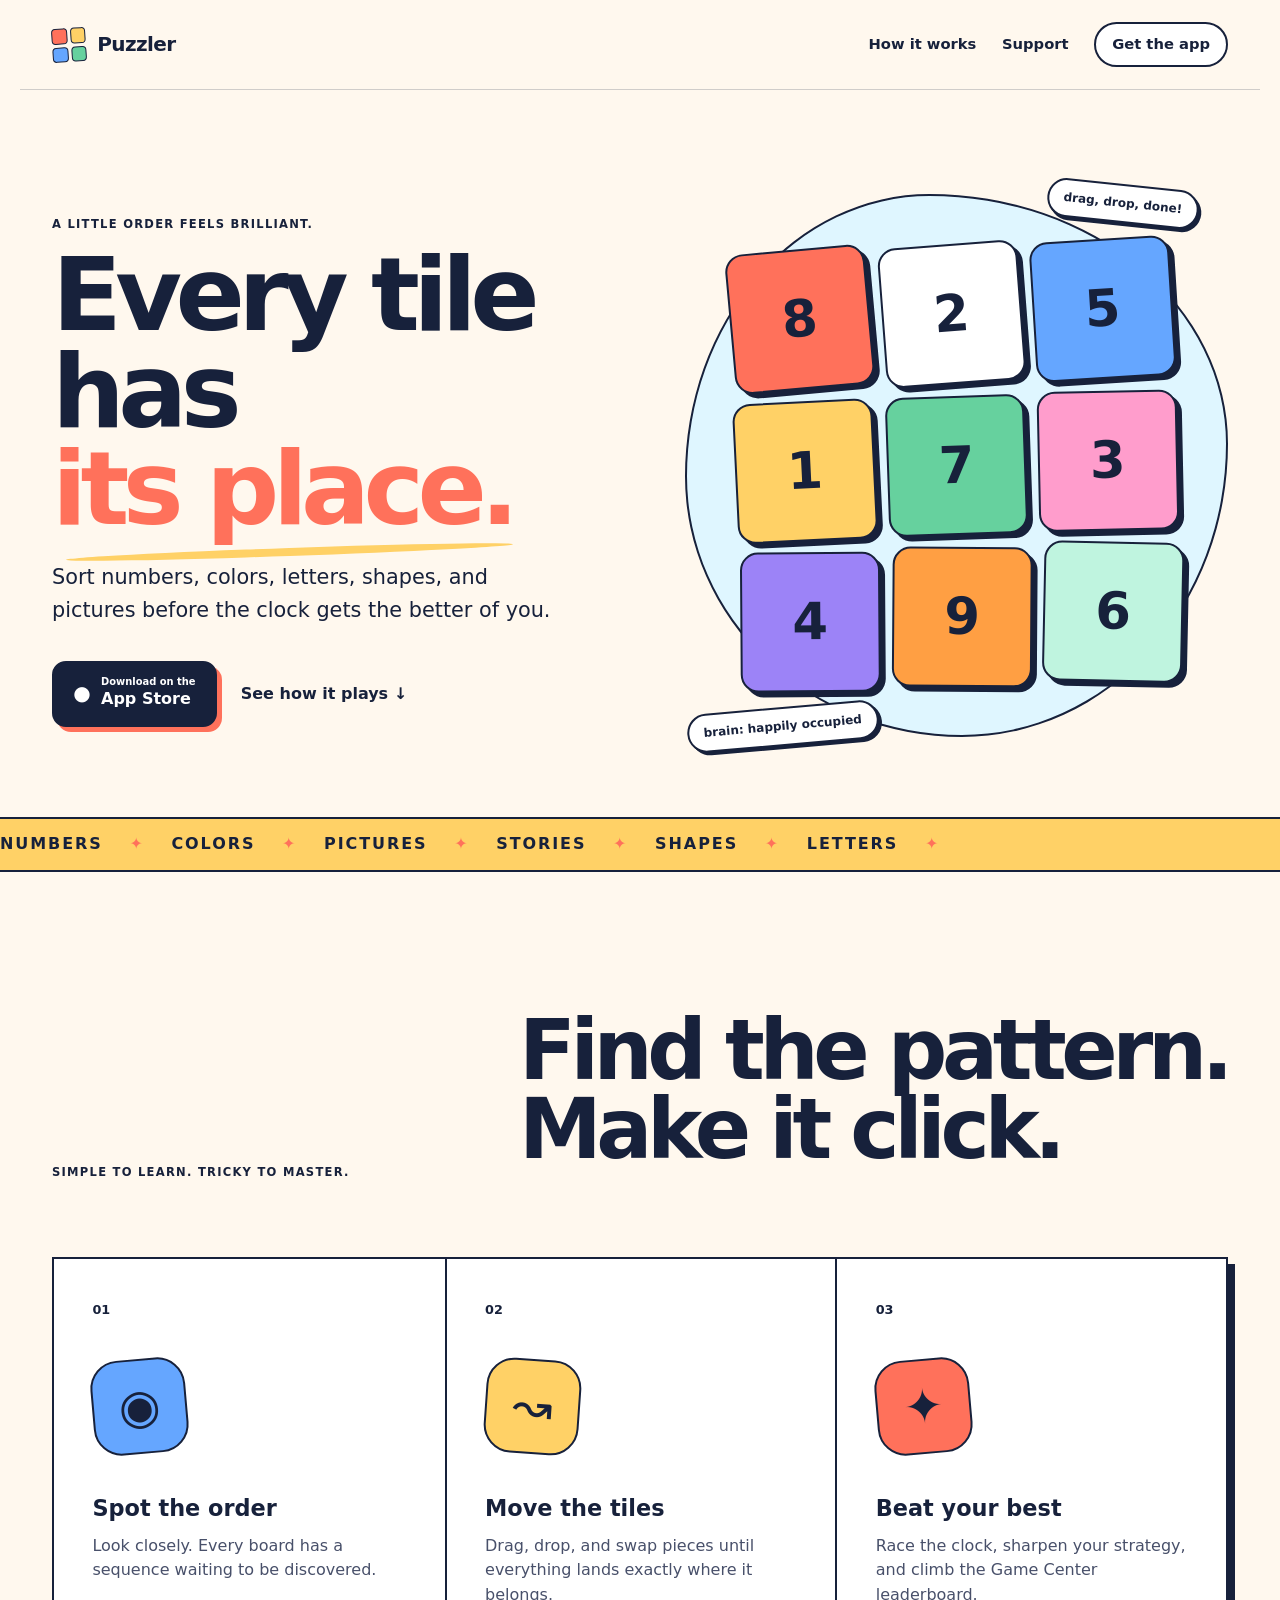
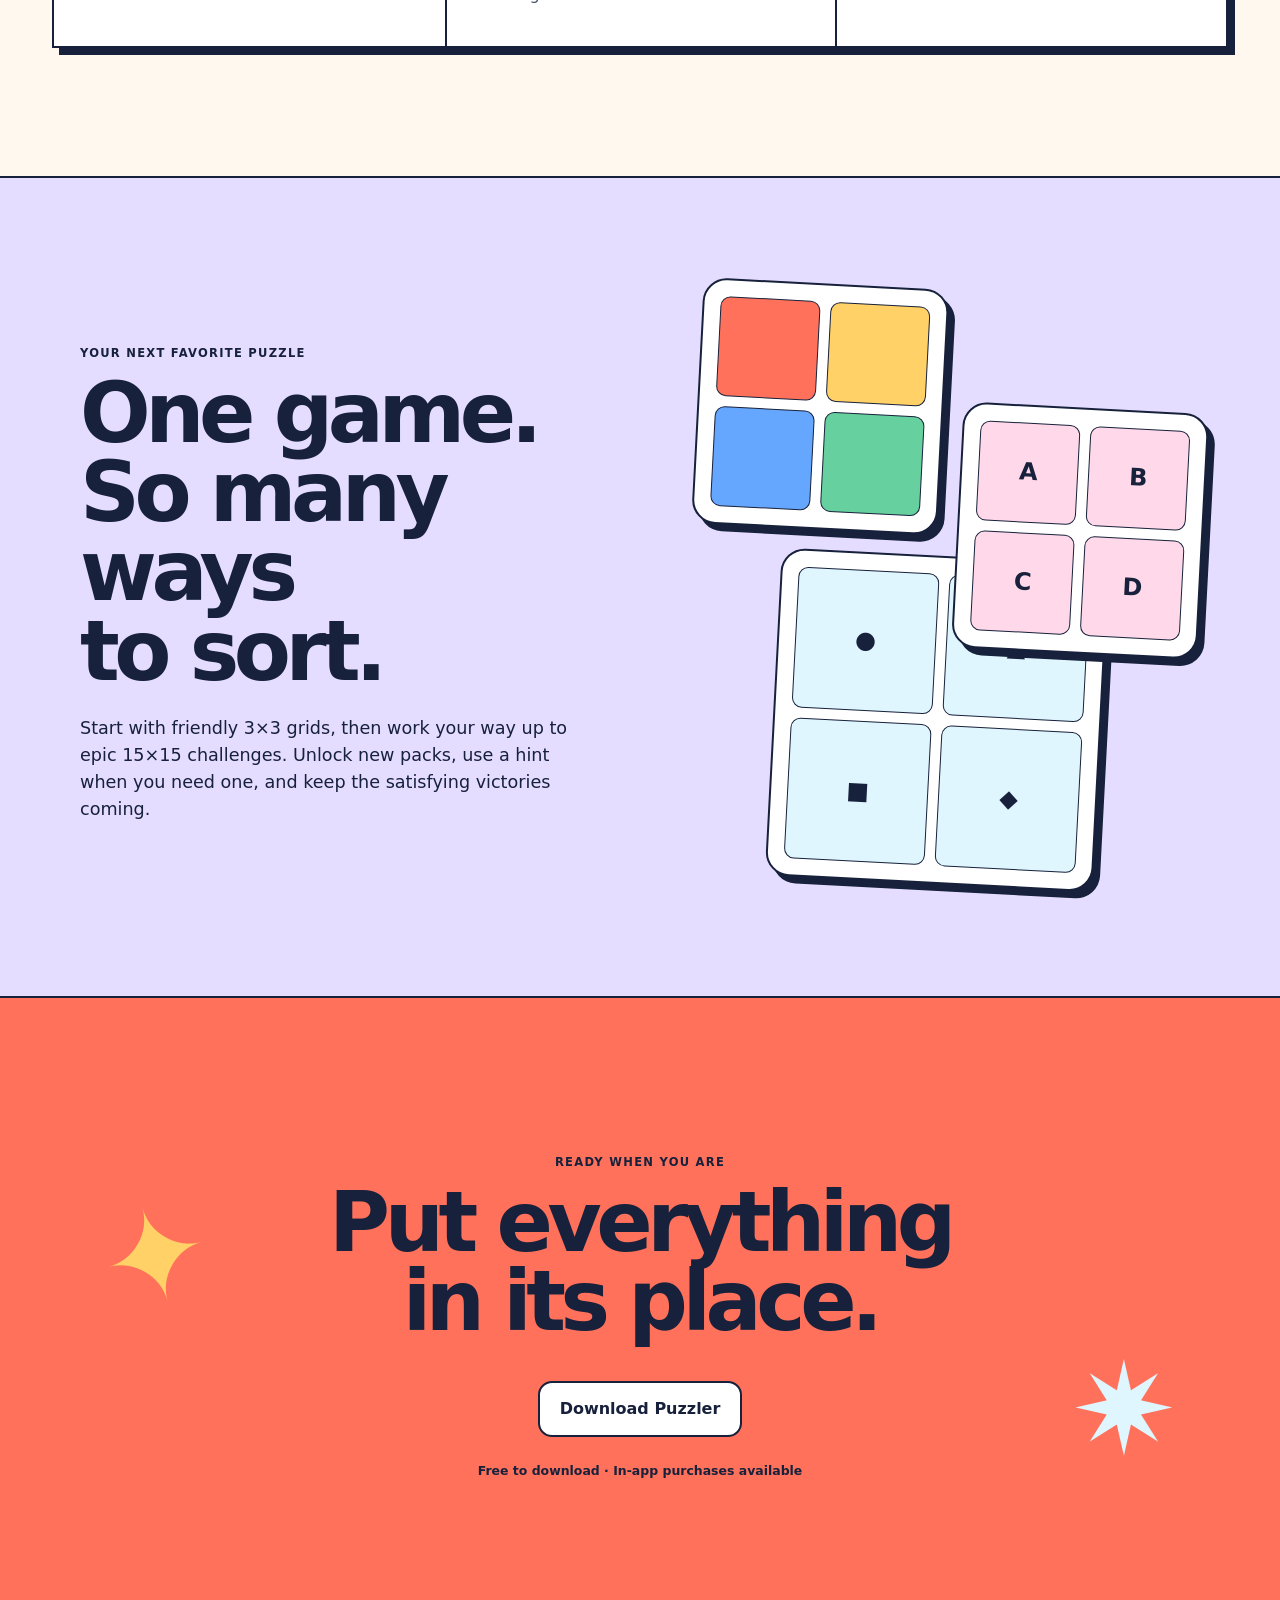
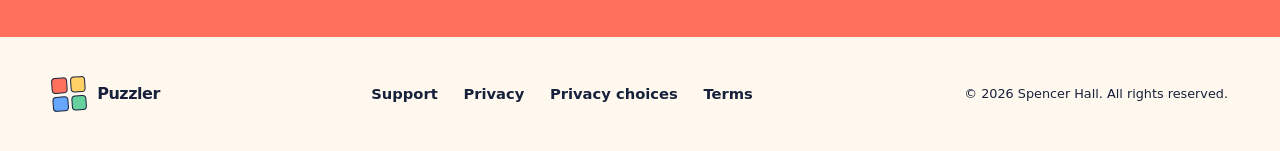
==== index.html @ f995c72f "initial commit" ====
<!doctype html>
<html lang="en">
<head>
    <meta charset="utf-8">
    <meta name="viewport" content="width=device-width, initial-scale=1">
    <meta name="description" content="Puzzler is a colorful tile-sorting puzzle game for iPhone and iPad.">
    <meta name="theme-color" content="#fff8ee">
    <title>Puzzler — Sort and Match Tiles</title>
    <link rel="stylesheet" href="styles.css">
    <script src="script.js" defer></script>
</head>
<body>
    <a class="skip-link" href="#main">Skip to content</a>
    <header class="site-header">
        <a class="brand" href="index.html" aria-label="Puzzler home">
            <span class="brand-mark" aria-hidden="true"><i></i><i></i><i></i><i></i></span>
            <span>Puzzler</span>
        </a>
        <nav aria-label="Primary navigation">
            <a href="#how-it-works">How it works</a>
            <a href="support.html">Support</a>
            <a class="nav-cta" href="https://apps.apple.com/us/app/puzzler-sort-and-match-tiles/id6749650992">Get the app</a>
        </nav>
    </header>

    <main id="main">
        <section class="hero">
            <div class="hero-copy reveal">
                <p class="eyebrow">A little order feels brilliant.</p>
                <h1>Every tile has<br><em>its place.</em></h1>
                <p class="hero-text">Sort numbers, colors, letters, shapes, and pictures before the clock gets the better of you.</p>
                <div class="hero-actions">
                    <a class="button button-primary" href="https://apps.apple.com/us/app/puzzler-sort-and-match-tiles/id6749650992">
                        <span class="apple" aria-hidden="true">●</span>
                        <span><small>Download on the</small>App Store</span>
                    </a>
                    <a class="text-link" href="#how-it-works">See how it plays <span aria-hidden="true">↓</span></a>
                </div>
            </div>

            <div class="puzzle-stage reveal" aria-label="An animated example of tiles being sorted into order">
                <div class="stage-note note-top">drag, drop, done!</div>
                <div class="tile-grid" aria-hidden="true">
                    <div class="tile tile-coral" style="--i: 0">8</div>
                    <div class="tile tile-cream" style="--i: 1">2</div>
                    <div class="tile tile-blue" style="--i: 2">5</div>
                    <div class="tile tile-yellow" style="--i: 3">1</div>
                    <div class="tile tile-green" style="--i: 4">7</div>
                    <div class="tile tile-pink" style="--i: 5">3</div>
                    <div class="tile tile-violet" style="--i: 6">4</div>
                    <div class="tile tile-orange" style="--i: 7">9</div>
                    <div class="tile tile-mint" style="--i: 8">6</div>
                </div>
                <div class="stage-note note-bottom">brain: happily occupied</div>
            </div>
        </section>

        <section class="ticker" aria-label="Game highlights">
            <div>NUMBERS <b>✦</b> COLORS <b>✦</b> PICTURES <b>✦</b> STORIES <b>✦</b> SHAPES <b>✦</b> LETTERS <b>✦</b></div>
        </section>

        <section class="how" id="how-it-works">
            <div class="section-heading reveal">
                <p class="eyebrow">Simple to learn. Tricky to master.</p>
                <h2>Find the pattern.<br>Make it click.</h2>
            </div>
            <div class="steps">
                <article class="step reveal">
                    <span class="step-number">01</span>
                    <div class="step-icon icon-eye" aria-hidden="true">◉</div>
                    <h3>Spot the order</h3>
                    <p>Look closely. Every board has a sequence waiting to be discovered.</p>
                </article>
                <article class="step reveal">
                    <span class="step-number">02</span>
                    <div class="step-icon icon-hand" aria-hidden="true">↝</div>
                    <h3>Move the tiles</h3>
                    <p>Drag, drop, and swap pieces until everything lands exactly where it belongs.</p>
                </article>
                <article class="step reveal">
                    <span class="step-number">03</span>
                    <div class="step-icon icon-spark" aria-hidden="true">✦</div>
                    <h3>Beat your best</h3>
                    <p>Race the clock, sharpen your strategy, and climb the Game Center leaderboard.</p>
                </article>
            </div>
        </section>

        <section class="variety">
            <div class="variety-card reveal">
                <div>
                    <p class="eyebrow">Your next favorite puzzle</p>
                    <h2>One game.<br>So many ways<br>to sort.</h2>
                    <p>Start with friendly 3×3 grids, then work your way up to epic 15×15 challenges. Unlock new packs, use a hint when you need one, and keep the satisfying victories coming.</p>
                </div>
                <div class="mini-puzzles" aria-hidden="true">
                    <div class="mini mini-colors"><i></i><i></i><i></i><i></i></div>
                    <div class="mini mini-letters"><i>A</i><i>B</i><i>C</i><i>D</i></div>
                    <div class="mini mini-shapes"><i>●</i><i>▲</i><i>■</i><i>◆</i></div>
                </div>
            </div>
        </section>

        <section class="final-cta reveal">
            <span class="burst burst-one" aria-hidden="true">✦</span>
            <span class="burst burst-two" aria-hidden="true">✷</span>
            <p class="eyebrow">Ready when you are</p>
            <h2>Put everything<br>in its place.</h2>
            <a class="button button-light" href="https://apps.apple.com/us/app/puzzler-sort-and-match-tiles/id6749650992">Download Puzzler</a>
            <p class="fine-print">Free to download · In-app purchases available</p>
        </section>
    </main>

    <footer>
        <a class="brand footer-brand" href="index.html"><span class="brand-mark" aria-hidden="true"><i></i><i></i><i></i><i></i></span><span>Puzzler</span></a>
        <div class="footer-links">
            <a href="support.html">Support</a>
            <a href="privacy.html">Privacy</a>
            <a href="privacy-choices.html">Privacy choices</a>
            <a href="terms.html">Terms</a>
        </div>
        <p>© 2026 Spencer Hall. All rights reserved.</p>
    </footer>
</body>
</html>
---- styles.css ----
:root {
    --ink: #17213b;
    --paper: #fff8ee;
    --coral: #ff715b;
    --yellow: #ffd166;
    --blue: #65a6ff;
    --green: #66d19e;
    --violet: #9c83f7;
    --border: 2px solid var(--ink);
    --shadow: 7px 7px 0 var(--ink);
}

* { box-sizing: border-box; }
html { scroll-behavior: smooth; }
body {
    margin: 0;
    color: var(--ink);
    background: var(--paper);
    font-family: ui-rounded, "SF Pro Rounded", "Avenir Next", system-ui, sans-serif;
    line-height: 1.55;
}
a { color: inherit; }
.skip-link { position: fixed; left: 1rem; top: -5rem; background: white; padding: .75rem 1rem; z-index: 99; border: var(--border); }
.skip-link:focus { top: 1rem; }

.site-header, footer {
    max-width: 1240px;
    margin: auto;
    padding: 1.4rem 2rem;
    display: flex;
    align-items: center;
    justify-content: space-between;
    gap: 2rem;
}
.site-header { border-bottom: 1px solid color-mix(in srgb, var(--ink) 20%, transparent); }
.brand { display: flex; align-items: center; gap: .7rem; font-weight: 900; font-size: 1.25rem; text-decoration: none; letter-spacing: -.03em; }
.brand-mark { width: 34px; height: 34px; display: grid; grid-template-columns: 1fr 1fr; gap: 3px; transform: rotate(-4deg); }
.brand-mark i { border: 1.5px solid var(--ink); border-radius: 4px; }
.brand-mark i:nth-child(1) { background: var(--coral); }
.brand-mark i:nth-child(2) { background: var(--yellow); }
.brand-mark i:nth-child(3) { background: var(--blue); }
.brand-mark i:nth-child(4) { background: var(--green); }
nav, .footer-links { display: flex; gap: 1.6rem; align-items: center; }
nav a, .footer-links a { text-decoration: none; font-weight: 700; font-size: .92rem; }
nav a:hover, .footer-links a:hover, .text-link:hover { text-decoration: underline; text-underline-offset: 5px; }
.nav-cta { border: var(--border); border-radius: 100px; padding: .55rem 1rem; background: white; }

.hero { max-width: 1240px; margin: auto; min-height: 680px; padding: 6.5rem 2rem 5rem; display: grid; grid-template-columns: 1fr 1fr; gap: 7vw; align-items: center; }
.eyebrow { font-weight: 900; letter-spacing: .11em; text-transform: uppercase; font-size: .72rem; }
h1, h2 { font-weight: 900; line-height: .95; letter-spacing: -.065em; margin: .7rem 0 1.5rem; }
h1 { font-size: clamp(4rem, 8vw, 7.4rem); }
h1 em { color: var(--coral); font-style: normal; position: relative; }
h1 em::after { content: ""; position: absolute; height: 8px; border-radius: 50%; background: var(--yellow); left: 3%; right: 0; bottom: -8px; transform: rotate(-2deg); }
.hero-text { max-width: 520px; font-size: clamp(1.05rem, 1.8vw, 1.3rem); }
.hero-actions { display: flex; align-items: center; gap: 1.5rem; margin-top: 2.2rem; flex-wrap: wrap; }
.button { display: inline-flex; align-items: center; justify-content: center; gap: .65rem; border: var(--border); border-radius: 14px; padding: .85rem 1.2rem; font-weight: 900; text-decoration: none; transition: transform .2s, box-shadow .2s; }
.button:hover { transform: translate(-2px, -2px); box-shadow: 5px 5px 0 var(--ink); }
.button-primary { background: var(--ink); color: white; box-shadow: 5px 5px 0 var(--coral); }
.button-primary:hover { box-shadow: 7px 7px 0 var(--coral); }
.button small { display: block; font-size: .62rem; font-weight: 600; line-height: 1; }
.button .apple { font-size: 1.25rem; }
.text-link { font-weight: 850; text-decoration: none; }

.puzzle-stage { position: relative; padding: 3rem; background: #dff6ff; border: var(--border); border-radius: 45% 55% 49% 51% / 52% 46% 54% 48%; transform: rotate(2deg); }
.tile-grid { display: grid; grid-template-columns: repeat(3, 1fr); gap: .75rem; transform: rotate(-2deg); }
.tile { aspect-ratio: 1; border: var(--border); border-radius: 18px; box-shadow: 5px 5px 0 var(--ink); display: grid; place-items: center; font-size: clamp(1.8rem, 4vw, 3.4rem); font-weight: 900; transform: rotate(calc((var(--i) - 4) * .8deg)); transition: transform .25s; }
.tile:hover { transform: translateY(-7px) rotate(0); }
.tile-coral { background: var(--coral); }.tile-cream { background: white; }.tile-blue { background: var(--blue); }.tile-yellow { background: var(--yellow); }.tile-green { background: var(--green); }.tile-pink { background: #ff9dcc; }.tile-violet { background: var(--violet); }.tile-orange { background: #ff9f43; }.tile-mint { background: #bff4df; }
.stage-note { position: absolute; z-index: 2; padding: .5rem .9rem; border: var(--border); border-radius: 100px; background: white; font-weight: 900; font-size: .75rem; box-shadow: 3px 3px 0 var(--ink); }
.note-top { top: -12px; right: 5%; transform: rotate(6deg); }.note-bottom { bottom: -10px; left: 0; transform: rotate(-5deg); }

.ticker { overflow: hidden; background: var(--yellow); border-block: var(--border); padding: .8rem 0; font-weight: 900; letter-spacing: .12em; white-space: nowrap; }
.ticker div { width: max-content; animation: drift 22s linear infinite; }
.ticker b { color: var(--coral); padding: 0 1.2rem; }
@keyframes drift { to { transform: translateX(-35%); } }

.how { max-width: 1240px; margin: auto; padding: 8rem 2rem; }
.section-heading { display: flex; align-items: flex-end; justify-content: space-between; gap: 2rem; margin-bottom: 4rem; }
.section-heading h2, .variety h2, .final-cta h2 { font-size: clamp(3rem, 6.5vw, 6rem); }
.steps { display: grid; grid-template-columns: repeat(3, 1fr); border: var(--border); box-shadow: var(--shadow); background: white; }
.step { padding: 2.4rem; min-height: 350px; position: relative; }
.step + .step { border-left: var(--border); }
.step-number { font-weight: 900; font-size: .8rem; }
.step-icon { width: 95px; height: 95px; margin: 2.3rem 0; border: var(--border); display: grid; place-items: center; font-size: 3rem; border-radius: 28px; transform: rotate(-5deg); }
.icon-eye { background: var(--blue); }.icon-hand { background: var(--yellow); transform: rotate(4deg); }.icon-spark { background: var(--coral); }
.step h3 { font-size: 1.4rem; margin: .5rem 0; }.step p { margin: 0; color: #48506a; }

.variety { background: #e5ddff; padding: 7rem 2rem; border-block: var(--border); }
.variety-card { max-width: 1120px; margin: auto; display: grid; grid-template-columns: 1fr 1fr; gap: 6rem; align-items: center; }
.variety-card > div:first-child > p:last-child { max-width: 550px; font-size: 1.1rem; }
.mini-puzzles { display: grid; grid-template-columns: 1fr 1fr; gap: 1.3rem; transform: rotate(3deg); }
.mini { background: white; border: var(--border); border-radius: 24px; box-shadow: var(--shadow); padding: 1rem; display: grid; grid-template-columns: 1fr 1fr; gap: .65rem; }
.mini i { aspect-ratio: 1; border: 1.5px solid var(--ink); border-radius: 10px; display: grid; place-items: center; font-style: normal; font-size: 1.5rem; font-weight: 900; }
.mini-colors i:nth-child(1){background:var(--coral)}.mini-colors i:nth-child(2){background:var(--yellow)}.mini-colors i:nth-child(3){background:var(--blue)}.mini-colors i:nth-child(4){background:var(--green)}
.mini-letters { transform: translateY(45%); }.mini-letters i { background: #ffd8e9; }.mini-shapes { grid-column: 1 / -1; margin-inline: 18%; }.mini-shapes i { background: #dff6ff; }

.final-cta { position: relative; text-align: center; padding: 9rem 2rem; background: var(--coral); overflow: hidden; }
.final-cta h2 { margin-bottom: 2.5rem; }.button-light { background: white; }.fine-print { font-size: .78rem; font-weight: 700; margin-top: 1.5rem; }
.burst { position: absolute; font-size: 8rem; color: var(--yellow); }.burst-one { left: 8%; top: 25%; transform: rotate(-15deg); }.burst-two { right: 8%; bottom: 20%; color: #dff6ff; }
footer { padding-block: 2.5rem; font-size: .8rem; }.footer-brand { font-size: 1rem; } footer p { margin: 0; }

.legal-main { max-width: 920px; margin: 0 auto; padding: 6rem 2rem 8rem; }
.legal-main h1 { font-size: clamp(3.2rem, 8vw, 6rem); }
.legal-main h2 { font-size: 1.65rem; margin-top: 3rem; letter-spacing: -.035em; line-height: 1.2; }
.legal-main h3 { margin-top: 2rem; }.legal-main p, .legal-main li { color: #3f475e; }
.legal-main a { font-weight: 750; }.legal-intro { font-size: 1.2rem; max-width: 740px; }
.updated { display: inline-block; padding: .35rem .75rem; background: var(--yellow); border: 1.5px solid var(--ink); border-radius: 999px; font-weight: 850; font-size: .75rem; }
.info-card { border: var(--border); background: white; box-shadow: var(--shadow); padding: 1.6rem; margin: 2rem 0; }
.info-card p:first-child { margin-top: 0; }.info-card p:last-child { margin-bottom: 0; }
.support-grid { display: grid; grid-template-columns: 1fr 1fr; gap: 1.5rem; margin-top: 3rem; }
.support-card { border: var(--border); background: white; box-shadow: 5px 5px 0 var(--ink); padding: 1.5rem; text-decoration: none; }
.support-card:hover { background: var(--yellow); }.support-card h2 { margin: 0 0 .5rem; }
.faq details { border-top: 1.5px solid var(--ink); padding: 1.25rem 0; }.faq details:last-child { border-bottom: 1.5px solid var(--ink); }.faq summary { cursor: pointer; font-weight: 900; }

.reveal { opacity: 0; transform: translateY(18px); transition: opacity .65s ease, transform .65s ease; }
.reveal.visible { opacity: 1; transform: translateY(0); }
@media (prefers-reduced-motion: reduce) { html { scroll-behavior: auto; } *, *::before, *::after { animation: none !important; transition: none !important; } .reveal { opacity: 1; transform: none; } }
@media (max-width: 800px) {
    nav a:not(.nav-cta) { display: none; }
    .hero, .variety-card { grid-template-columns: 1fr; }
    .hero { padding-top: 4rem; gap: 4rem; }
    .puzzle-stage { padding: 2rem; }
    .steps { grid-template-columns: 1fr; }.step + .step { border-left: 0; border-top: var(--border); }.step { min-height: auto; }
    .section-heading { display: block; }.mini-puzzles { max-width: 500px; }.support-grid { grid-template-columns: 1fr; }
    footer { flex-direction: column; text-align: center; }.footer-links { flex-wrap: wrap; justify-content: center; }
}
@media (max-width: 480px) { .site-header, .hero, .how, .legal-main { padding-inline: 1.2rem; } h1 { font-size: 3.5rem; }.puzzle-stage { padding: 1.4rem; }.tile-grid { gap: .45rem; }.tile { border-radius: 12px; box-shadow: 3px 3px 0 var(--ink); }.burst { display: none; } }
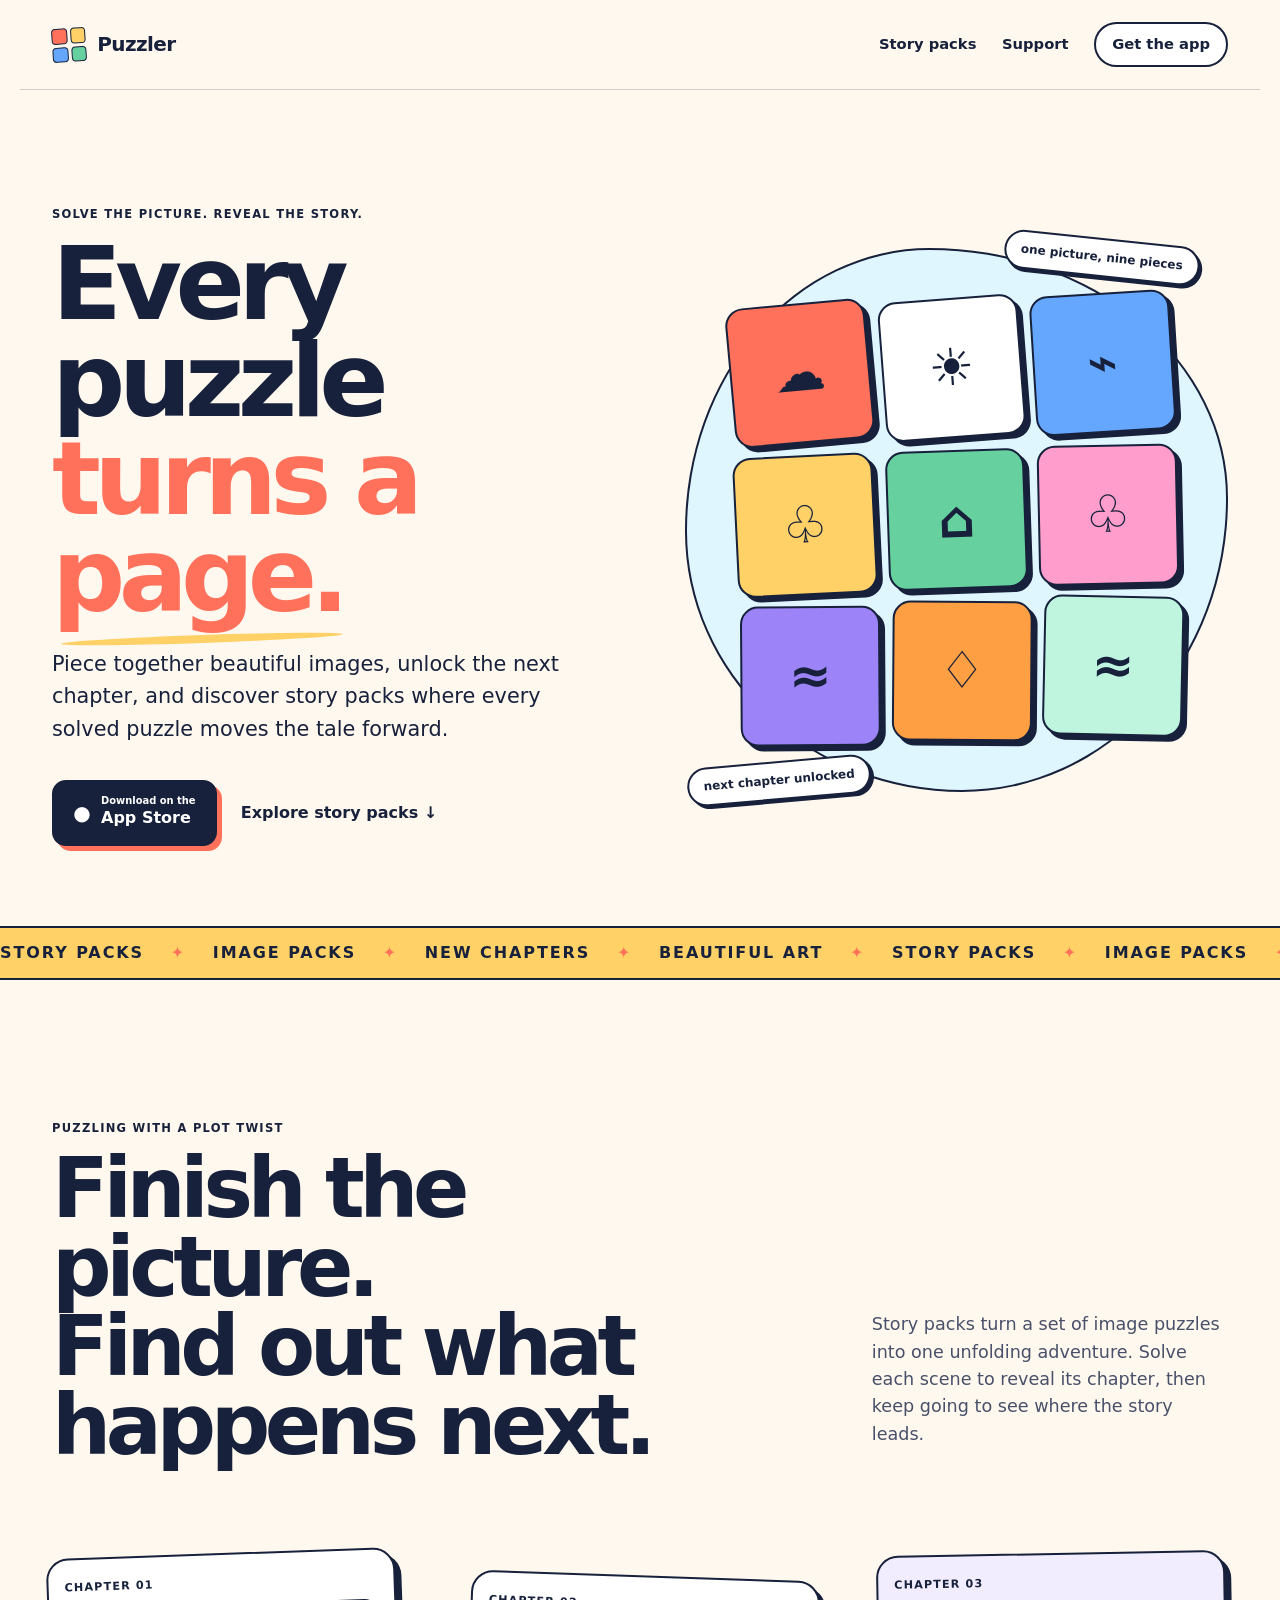
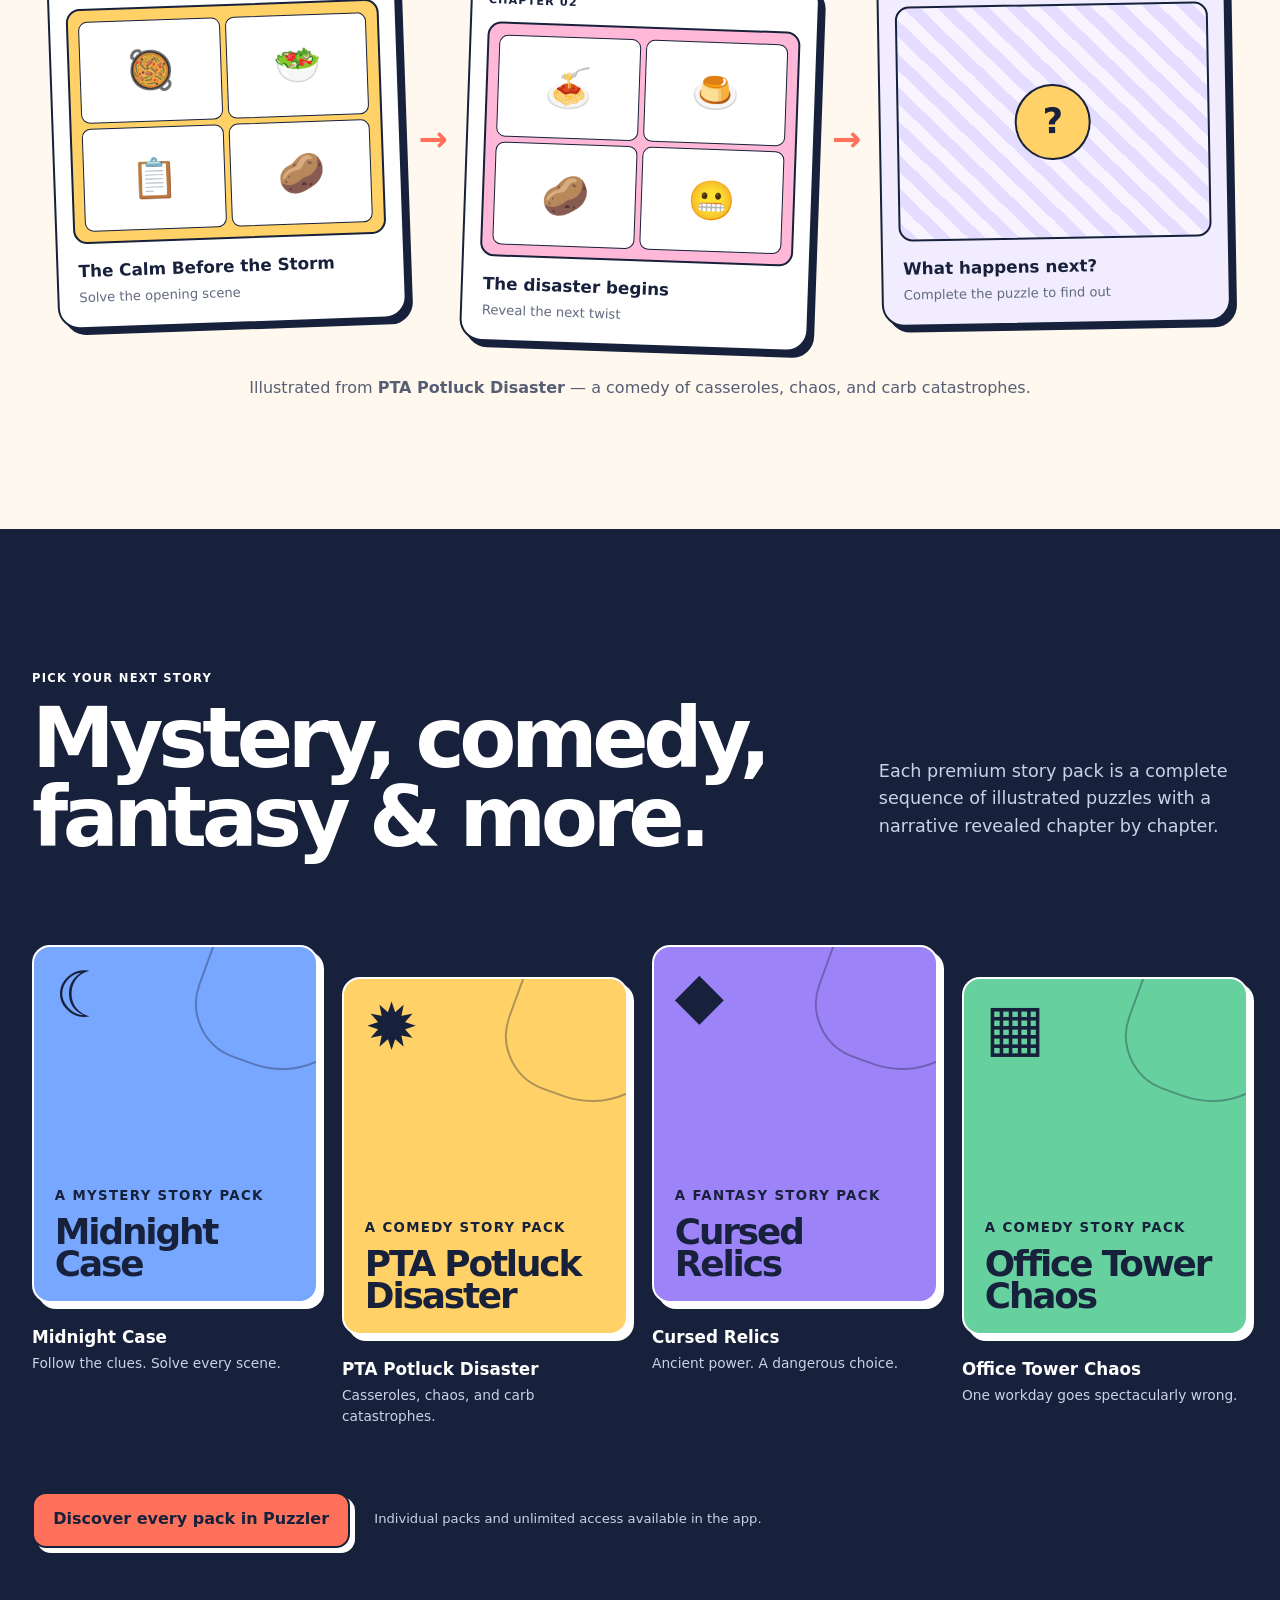
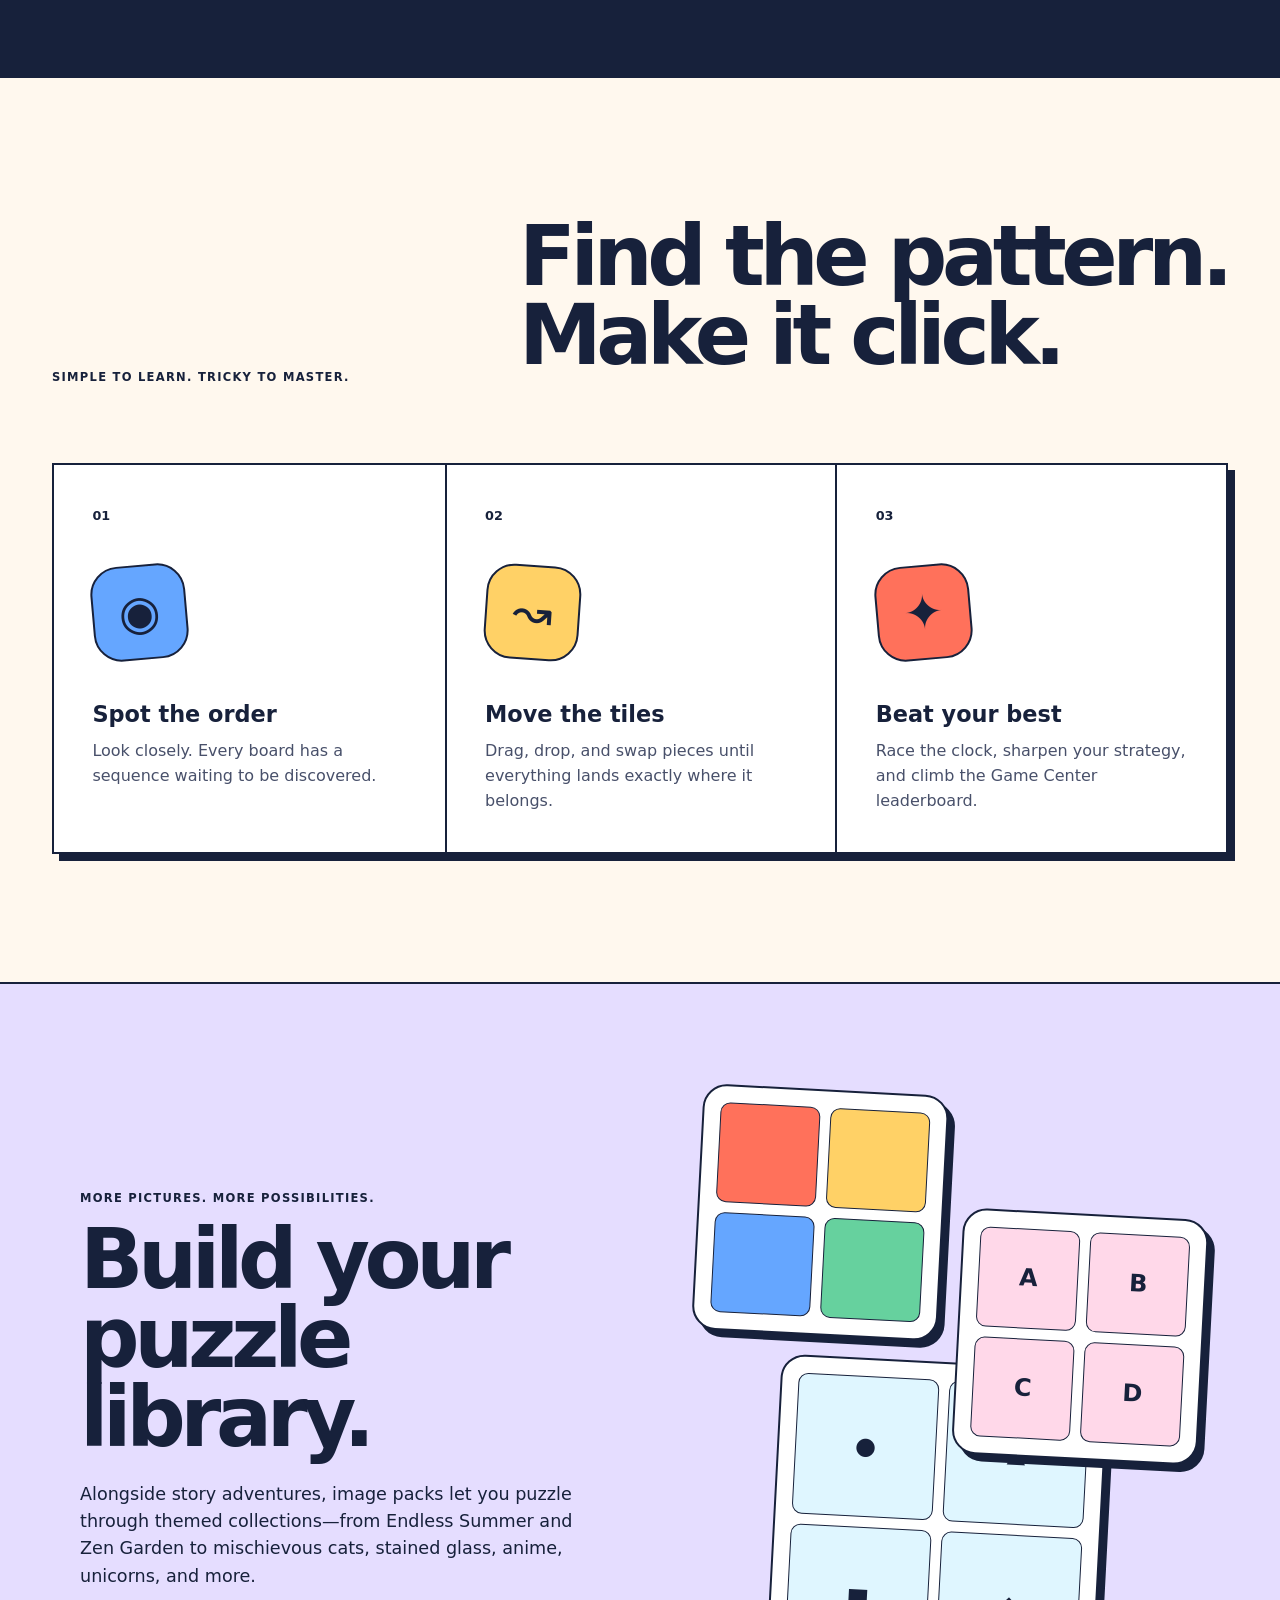
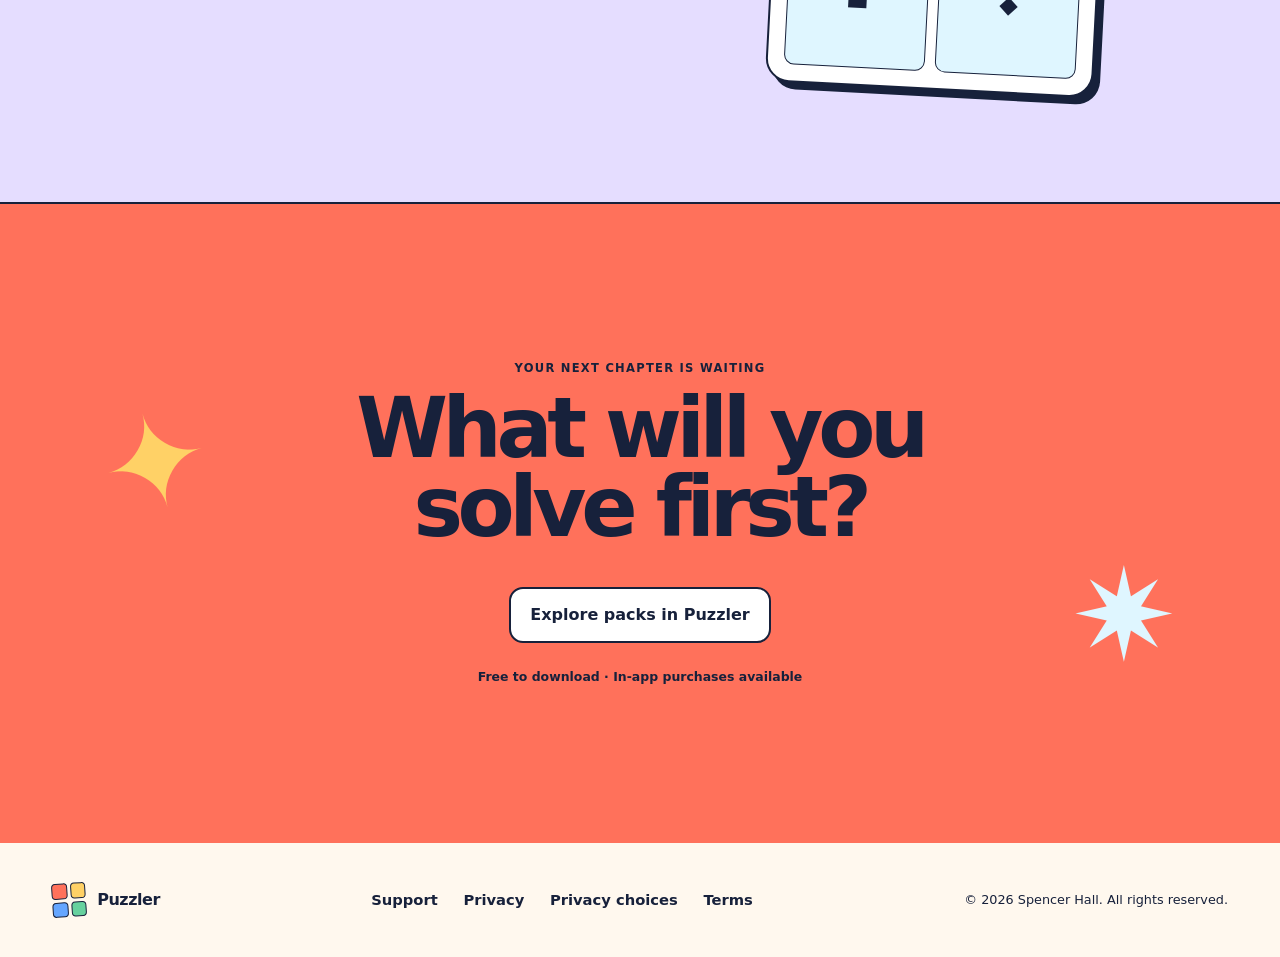
==== commit 25745002: "added references to image packs and stories" ====
--- a/index.html
+++ b/index.html
@@ -17,7 +17,7 @@
             <span>Puzzler</span>
         </a>
         <nav aria-label="Primary navigation">
-            <a href="#how-it-works">How it works</a>
+            <a href="#story-packs">Story packs</a>
             <a href="support.html">Support</a>
             <a class="nav-cta" href="https://apps.apple.com/us/app/puzzler-sort-and-match-tiles/id6749650992">Get the app</a>
         </nav>
@@ -26,37 +26,81 @@
     <main id="main">
         <section class="hero">
             <div class="hero-copy reveal">
-                <p class="eyebrow">A little order feels brilliant.</p>
-                <h1>Every tile has<br><em>its place.</em></h1>
-                <p class="hero-text">Sort numbers, colors, letters, shapes, and pictures before the clock gets the better of you.</p>
+                <p class="eyebrow">Solve the picture. Reveal the story.</p>
+                <h1>Every puzzle<br><em>turns a page.</em></h1>
+                <p class="hero-text">Piece together beautiful images, unlock the next chapter, and discover story packs where every solved puzzle moves the tale forward.</p>
                 <div class="hero-actions">
                     <a class="button button-primary" href="https://apps.apple.com/us/app/puzzler-sort-and-match-tiles/id6749650992">
                         <span class="apple" aria-hidden="true">●</span>
                         <span><small>Download on the</small>App Store</span>
                     </a>
-                    <a class="text-link" href="#how-it-works">See how it plays <span aria-hidden="true">↓</span></a>
+                    <a class="text-link" href="#story-packs">Explore story packs <span aria-hidden="true">↓</span></a>
                 </div>
             </div>
 
-            <div class="puzzle-stage reveal" aria-label="An animated example of tiles being sorted into order">
-                <div class="stage-note note-top">drag, drop, done!</div>
+            <div class="puzzle-stage image-puzzle-stage reveal" aria-label="An animated example of an image puzzle being sorted into order">
+                <div class="stage-note note-top">one picture, nine pieces</div>
                 <div class="tile-grid" aria-hidden="true">
-                    <div class="tile tile-coral" style="--i: 0">8</div>
-                    <div class="tile tile-cream" style="--i: 1">2</div>
-                    <div class="tile tile-blue" style="--i: 2">5</div>
-                    <div class="tile tile-yellow" style="--i: 3">1</div>
-                    <div class="tile tile-green" style="--i: 4">7</div>
-                    <div class="tile tile-pink" style="--i: 5">3</div>
-                    <div class="tile tile-violet" style="--i: 6">4</div>
-                    <div class="tile tile-orange" style="--i: 7">9</div>
-                    <div class="tile tile-mint" style="--i: 8">6</div>
+                    <div class="tile tile-coral" style="--i: 0">☁</div>
+                    <div class="tile tile-cream" style="--i: 1">☀</div>
+                    <div class="tile tile-blue" style="--i: 2">⌁</div>
+                    <div class="tile tile-yellow" style="--i: 3">♧</div>
+                    <div class="tile tile-green" style="--i: 4">⌂</div>
+                    <div class="tile tile-pink" style="--i: 5">♧</div>
+                    <div class="tile tile-violet" style="--i: 6">≈</div>
+                    <div class="tile tile-orange" style="--i: 7">♢</div>
+                    <div class="tile tile-mint" style="--i: 8">≈</div>
                 </div>
-                <div class="stage-note note-bottom">brain: happily occupied</div>
+                <div class="stage-note note-bottom">next chapter unlocked</div>
             </div>
         </section>
 
         <section class="ticker" aria-label="Game highlights">
-            <div>NUMBERS <b>✦</b> COLORS <b>✦</b> PICTURES <b>✦</b> STORIES <b>✦</b> SHAPES <b>✦</b> LETTERS <b>✦</b></div>
+            <div>STORY PACKS <b>✦</b> IMAGE PACKS <b>✦</b> NEW CHAPTERS <b>✦</b> BEAUTIFUL ART <b>✦</b> STORY PACKS <b>✦</b> IMAGE PACKS <b>✦</b></div>
+        </section>
+
+        <section class="story-feature" id="story-packs">
+            <div class="story-heading reveal">
+                <div>
+                    <p class="eyebrow">Puzzling with a plot twist</p>
+                    <h2>Finish the picture.<br>Find out what happens next.</h2>
+                </div>
+                <p>Story packs turn a set of image puzzles into one unfolding adventure. Solve each scene to reveal its chapter, then keep going to see where the story leads.</p>
+            </div>
+            <div class="story-demo reveal" aria-label="Illustration showing three chapters of a story pack">
+                <article class="chapter chapter-one">
+                    <span class="chapter-count">Chapter 01</span>
+                    <div class="chapter-art cafeteria-art" aria-hidden="true"><i>🥘</i><i>🥗</i><i>📋</i><i>🥔</i></div>
+                    <div class="chapter-copy"><strong>The Calm Before the Storm</strong><span>Solve the opening scene</span></div>
+                </article>
+                <span class="story-arrow" aria-hidden="true">→</span>
+                <article class="chapter chapter-two">
+                    <span class="chapter-count">Chapter 02</span>
+                    <div class="chapter-art jello-art" aria-hidden="true"><i>🍝</i><i>🍮</i><i>🥔</i><i>😬</i></div>
+                    <div class="chapter-copy"><strong>The disaster begins</strong><span>Reveal the next twist</span></div>
+                </article>
+                <span class="story-arrow" aria-hidden="true">→</span>
+                <article class="chapter chapter-three locked-chapter">
+                    <span class="chapter-count">Chapter 03</span>
+                    <div class="chapter-art" aria-hidden="true"><span class="lock">?</span></div>
+                    <div class="chapter-copy"><strong>What happens next?</strong><span>Complete the puzzle to find out</span></div>
+                </article>
+            </div>
+            <p class="demo-caption reveal">Illustrated from <strong>PTA Potluck Disaster</strong> — a comedy of casseroles, chaos, and carb catastrophes.</p>
+        </section>
+
+        <section class="pack-shelf">
+            <div class="pack-shelf-heading reveal">
+                <div><p class="eyebrow">Pick your next story</p><h2>Mystery, comedy,<br>fantasy &amp; more.</h2></div>
+                <p>Each premium story pack is a complete sequence of illustrated puzzles with a narrative revealed chapter by chapter.</p>
+            </div>
+            <div class="pack-grid">
+                <article class="pack-card pack-midnight reveal"><div class="pack-cover"><span class="cover-symbol">☾</span><small>A mystery story pack</small><strong>Midnight<br>Case</strong></div><h3>Midnight Case</h3><p>Follow the clues. Solve every scene.</p></article>
+                <article class="pack-card pack-potluck reveal"><div class="pack-cover"><span class="cover-symbol">✹</span><small>A comedy story pack</small><strong>PTA Potluck<br>Disaster</strong></div><h3>PTA Potluck Disaster</h3><p>Casseroles, chaos, and carb catastrophes.</p></article>
+                <article class="pack-card pack-relics reveal"><div class="pack-cover"><span class="cover-symbol">◆</span><small>A fantasy story pack</small><strong>Cursed<br>Relics</strong></div><h3>Cursed Relics</h3><p>Ancient power. A dangerous choice.</p></article>
+                <article class="pack-card pack-office reveal"><div class="pack-cover"><span class="cover-symbol">▦</span><small>A comedy story pack</small><strong>Office Tower<br>Chaos</strong></div><h3>Office Tower Chaos</h3><p>One workday goes spectacularly wrong.</p></article>
+            </div>
+            <div class="pack-cta reveal"><a class="button button-primary" href="https://apps.apple.com/us/app/puzzler-sort-and-match-tiles/id6749650992">Discover every pack in Puzzler</a><span>Individual packs and unlimited access available in the app.</span></div>
         </section>
 
         <section class="how" id="how-it-works">
@@ -89,9 +133,9 @@
         <section class="variety">
             <div class="variety-card reveal">
                 <div>
-                    <p class="eyebrow">Your next favorite puzzle</p>
-                    <h2>One game.<br>So many ways<br>to sort.</h2>
-                    <p>Start with friendly 3×3 grids, then work your way up to epic 15×15 challenges. Unlock new packs, use a hint when you need one, and keep the satisfying victories coming.</p>
+                    <p class="eyebrow">More pictures. More possibilities.</p>
+                    <h2>Build your<br>puzzle library.</h2>
+                    <p>Alongside story adventures, image packs let you puzzle through themed collections—from Endless Summer and Zen Garden to mischievous cats, stained glass, anime, unicorns, and more.</p>
                 </div>
                 <div class="mini-puzzles" aria-hidden="true">
                     <div class="mini mini-colors"><i></i><i></i><i></i><i></i></div>
@@ -104,9 +148,9 @@
         <section class="final-cta reveal">
             <span class="burst burst-one" aria-hidden="true">✦</span>
             <span class="burst burst-two" aria-hidden="true">✷</span>
-            <p class="eyebrow">Ready when you are</p>
-            <h2>Put everything<br>in its place.</h2>
-            <a class="button button-light" href="https://apps.apple.com/us/app/puzzler-sort-and-match-tiles/id6749650992">Download Puzzler</a>
+            <p class="eyebrow">Your next chapter is waiting</p>
+            <h2>What will you<br>solve first?</h2>
+            <a class="button button-light" href="https://apps.apple.com/us/app/puzzler-sort-and-match-tiles/id6749650992">Explore packs in Puzzler</a>
             <p class="fine-print">Free to download · In-app purchases available</p>
         </section>
     </main>
--- a/styles.css
+++ b/styles.css
@@ -74,6 +74,36 @@
 .ticker b { color: var(--coral); padding: 0 1.2rem; }
 @keyframes drift { to { transform: translateX(-35%); } }
 
+.story-feature { max-width: 1240px; margin: auto; padding: 8rem 2rem 7rem; }
+.story-heading, .pack-shelf-heading { display: grid; grid-template-columns: 1.35fr .65fr; gap: 5rem; align-items: end; margin-bottom: 4rem; }
+.story-heading h2, .pack-shelf-heading h2 { font-size: clamp(3rem, 6.5vw, 6rem); }
+.story-heading > p, .pack-shelf-heading > p { font-size: 1.1rem; color: #48506a; padding-bottom: 1.5rem; }
+.story-demo { display: grid; grid-template-columns: 1fr auto 1fr auto 1fr; gap: 1.1rem; align-items: center; }
+.chapter { min-width: 0; background: white; border: var(--border); border-radius: 22px; box-shadow: 6px 6px 0 var(--ink); padding: 1rem; transform: rotate(-2deg); }
+.chapter-two { transform: rotate(2deg) translateY(1.4rem); }
+.chapter-three { transform: rotate(-1deg); }
+.chapter-count { display: block; font-size: .7rem; font-weight: 900; letter-spacing: .1em; text-transform: uppercase; margin: .2rem 0 .8rem; }
+.chapter-art { aspect-ratio: 4 / 3; border: var(--border); border-radius: 14px; background: #e5ddff; display: grid; grid-template-columns: 1fr 1fr; gap: .35rem; padding: .65rem; }
+.chapter-art i { font-style: normal; background: white; border: 1.5px solid var(--ink); border-radius: 9px; display: grid; place-items: center; font-size: clamp(1.4rem, 3vw, 2.4rem); }
+.cafeteria-art { background: var(--yellow); }.jello-art { background: #ffb8d7; }
+.chapter-copy { padding: .9rem .25rem .2rem; display: grid; gap: .2rem; }.chapter-copy strong { font-size: 1.05rem; }.chapter-copy span { font-size: .82rem; color: #626a7f; }
+.story-arrow { font-size: 2.2rem; font-weight: 900; color: var(--coral); }
+.locked-chapter { background: #f1edff; }.locked-chapter .chapter-art { display: grid; place-items: center; grid-template-columns: 1fr; background: repeating-linear-gradient(45deg, #e5ddff, #e5ddff 12px, #f7f4ff 12px, #f7f4ff 24px); }
+.lock { width: 76px; height: 76px; display: grid; place-items: center; border-radius: 50%; border: var(--border); background: var(--yellow); font-size: 2.2rem; font-weight: 900; }
+.demo-caption { text-align: center; margin-top: 3.2rem; color: #565e74; }
+
+.pack-shelf { background: var(--ink); color: white; padding: 8rem max(2rem, calc((100vw - 1240px) / 2)); border-block: var(--border); }
+.pack-shelf-heading > p { color: #cbd2e7; }
+.pack-grid { display: grid; grid-template-columns: repeat(4, 1fr); gap: 1.5rem; }
+.pack-card { min-width: 0; }.pack-card:nth-child(even) { margin-top: 2rem; }
+.pack-cover { aspect-ratio: 4 / 5; border: 2px solid white; border-radius: 18px; padding: 1.3rem; display: flex; flex-direction: column; justify-content: flex-end; box-shadow: 6px 6px 0 white; color: var(--ink); position: relative; overflow: hidden; }
+.pack-cover::after { content: ""; position: absolute; width: 160px; height: 160px; border: 2px solid currentColor; border-radius: 45% 55% 60% 40%; right: -50px; top: -40px; transform: rotate(20deg); opacity: .35; }
+.pack-cover small { text-transform: uppercase; font-weight: 900; letter-spacing: .1em; margin-bottom: .55rem; }.pack-cover strong { font-size: clamp(1.6rem, 2.8vw, 2.5rem); line-height: .9; letter-spacing: -.06em; }
+.cover-symbol { position: absolute; left: 1.3rem; top: 1rem; font-size: 4rem; line-height: 1; }
+.pack-midnight .pack-cover { background: #78a7ff; }.pack-potluck .pack-cover { background: var(--yellow); }.pack-relics .pack-cover { background: var(--violet); }.pack-office .pack-cover { background: var(--green); }
+.pack-card h3 { margin: 1.3rem 0 .2rem; font-size: 1.05rem; }.pack-card p { color: #cbd2e7; margin: 0; font-size: .86rem; }
+.pack-cta { display: flex; align-items: center; gap: 1.5rem; margin-top: 4rem; flex-wrap: wrap; }.pack-cta .button-primary { background: var(--coral); color: var(--ink); box-shadow: 5px 5px 0 white; }.pack-cta span { color: #cbd2e7; font-size: .82rem; }
+
 .how { max-width: 1240px; margin: auto; padding: 8rem 2rem; }
 .section-heading { display: flex; align-items: flex-end; justify-content: space-between; gap: 2rem; margin-bottom: 4rem; }
 .section-heading h2, .variety h2, .final-cta h2 { font-size: clamp(3rem, 6.5vw, 6rem); }
@@ -117,11 +147,12 @@
 @media (prefers-reduced-motion: reduce) { html { scroll-behavior: auto; } *, *::before, *::after { animation: none !important; transition: none !important; } .reveal { opacity: 1; transform: none; } }
 @media (max-width: 800px) {
     nav a:not(.nav-cta) { display: none; }
-    .hero, .variety-card { grid-template-columns: 1fr; }
+    .hero, .variety-card, .story-heading, .pack-shelf-heading { grid-template-columns: 1fr; }
     .hero { padding-top: 4rem; gap: 4rem; }
     .puzzle-stage { padding: 2rem; }
     .steps { grid-template-columns: 1fr; }.step + .step { border-left: 0; border-top: var(--border); }.step { min-height: auto; }
     .section-heading { display: block; }.mini-puzzles { max-width: 500px; }.support-grid { grid-template-columns: 1fr; }
+    .story-heading, .pack-shelf-heading { gap: 0; }.story-demo { grid-template-columns: 1fr; gap: 1.5rem; }.story-arrow { transform: rotate(90deg); justify-self: center; }.chapter, .chapter-two, .chapter-three { transform: none; }.pack-grid { grid-template-columns: 1fr 1fr; }.pack-card:nth-child(even) { margin-top: 0; }
     footer { flex-direction: column; text-align: center; }.footer-links { flex-wrap: wrap; justify-content: center; }
 }
-@media (max-width: 480px) { .site-header, .hero, .how, .legal-main { padding-inline: 1.2rem; } h1 { font-size: 3.5rem; }.puzzle-stage { padding: 1.4rem; }.tile-grid { gap: .45rem; }.tile { border-radius: 12px; box-shadow: 3px 3px 0 var(--ink); }.burst { display: none; } }
+@media (max-width: 480px) { .site-header, .hero, .how, .legal-main, .story-feature { padding-inline: 1.2rem; } h1 { font-size: 3.5rem; }.puzzle-stage { padding: 1.4rem; }.tile-grid { gap: .45rem; }.tile { border-radius: 12px; box-shadow: 3px 3px 0 var(--ink); }.burst { display: none; }.pack-shelf { padding-inline: 1.2rem; }.pack-grid { grid-template-columns: 1fr; }.pack-cover { aspect-ratio: 5 / 4; } }
